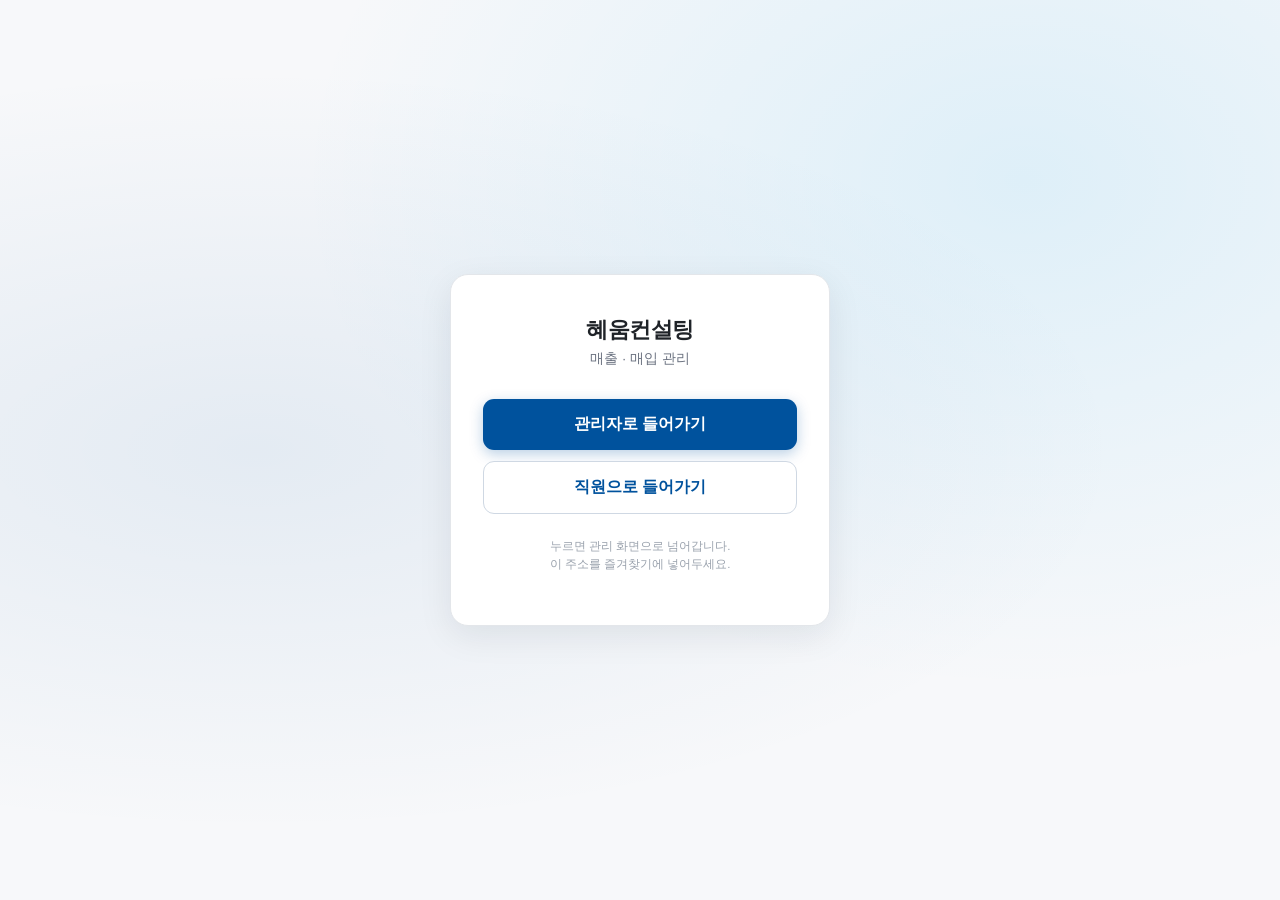
==== index.html @ 62916f65 "Initial commit" ====
<!DOCTYPE html>
<html lang="ko">
<head>
<meta charset="UTF-8">
<meta name="viewport" content="width=device-width, initial-scale=1">
<title>혜움컨설팅 매출매입 관리</title>
<style>
  :root { color-scheme: light; }
  * { box-sizing: border-box; }
  body {
    margin: 0; min-height: 100vh; display: flex; align-items: center; justify-content: center;
    padding: 1.5rem;
    font-family: "Noto Sans KR", -apple-system, BlinkMacSystemFont, "Malgun Gothic", sans-serif;
    background:
      radial-gradient(ellipse at 20% 50%, rgba(0,82,157,.08) 0%, transparent 60%),
      radial-gradient(ellipse at 80% 20%, rgba(0,160,233,.10) 0%, transparent 50%),
      #f7f8fa;
    color: #1f2328;
  }
  .card {
    background: #fff; border: 1px solid #e3e6ea; border-radius: 18px;
    padding: 2.5rem 2rem; width: 100%; max-width: 380px; text-align: center;
    box-shadow: 0 10px 34px rgba(16,24,40,.08);
  }
  h1 { font-size: 1.35rem; margin: 0 0 .4rem; letter-spacing: -.02em; }
  .sub { color: #6b7280; font-size: .85rem; margin: 0 0 1.9rem; }
  a.btn {
    display: block; text-decoration: none; padding: .95rem 1rem; border-radius: 11px;
    font-size: 1rem; font-weight: 700; margin-bottom: .7rem; transition: transform .08s, box-shadow .15s;
  }
  a.btn:active { transform: translateY(1px); }
  .admin { background: #00529d; color: #fff; box-shadow: 0 4px 14px rgba(0,82,157,.28); }
  .admin:hover { background: #00417e; }
  .staff { background: #fff; color: #00529d; border: 1.5px solid #cfd8e3; }
  .staff:hover { border-color: #00529d; background: #f5f9ff; }
  .note { color: #9aa2ad; font-size: .72rem; margin-top: 1.4rem; line-height: 1.6; }
</style>
</head>
<body>
  <div class="card">
    <h1>혜움컨설팅</h1>
    <p class="sub">매출 · 매입 관리</p>

    <a class="btn admin" id="go-admin" href="#">관리자로 들어가기</a>
    <a class="btn staff" id="go-staff" href="#">직원으로 들어가기</a>

    <p class="note">
      누르면 관리 화면으로 넘어갑니다.<br>
      이 주소를 즐겨찾기에 넣어두세요.
    </p>
  </div>

<script src="app-url.js"></script>
<script>
  // 버튼에 실제 주소를 달아준다 (주소는 app-url.js 한 곳에만 적혀 있다)
  document.getElementById('go-admin').href = APP_URL;
  document.getElementById('go-staff').href = APP_URL + '?site=staff';
</script>
</body>
</html>
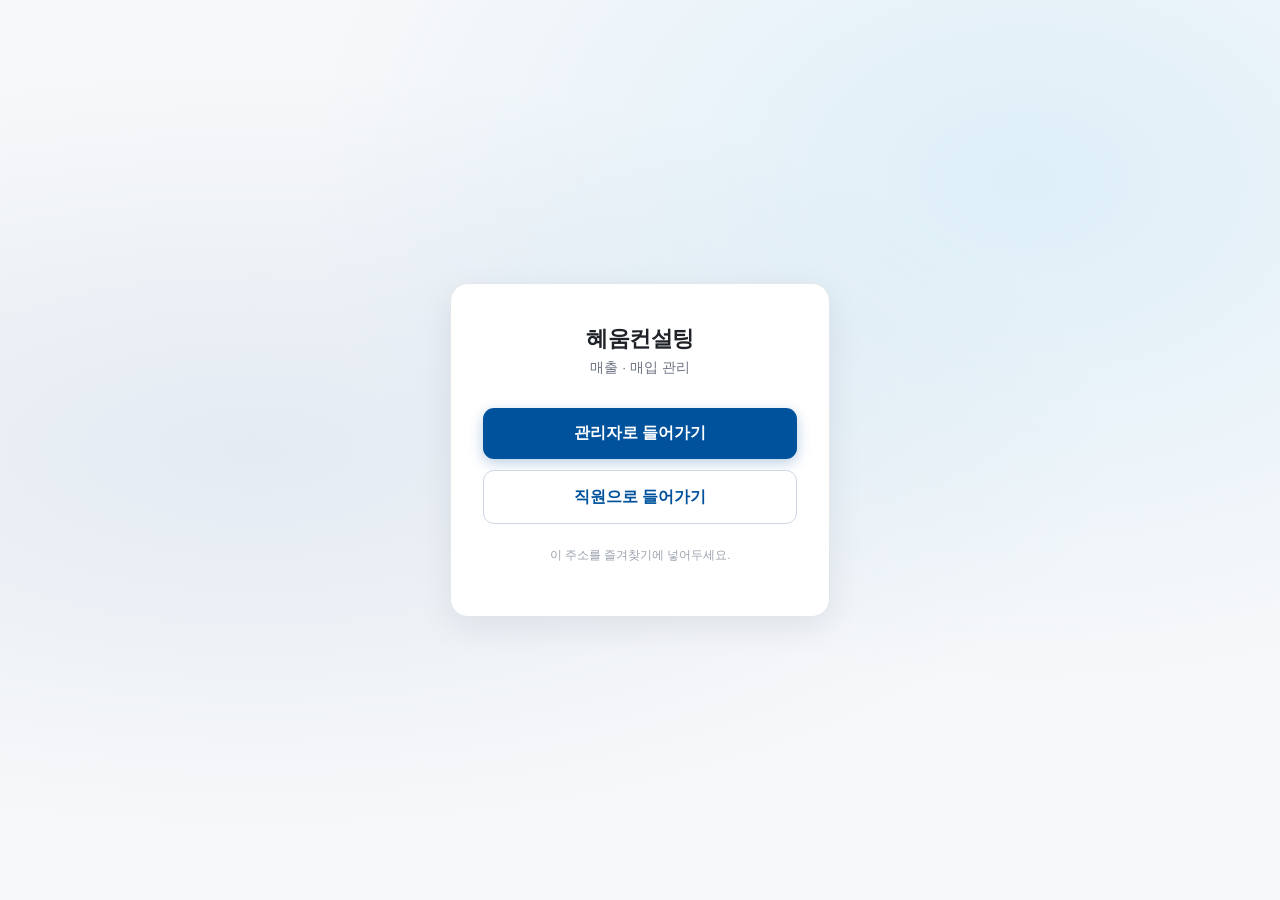
==== commit 240fe356: "화면을 깃허브에서 직접 띄우도록 변경 (주소 고정 · 안내문구 제거 · 속도 개선)" ====
--- a/index.html
+++ b/index.html
@@ -45,7 +45,7 @@
     <a class="btn staff" id="go-staff" href="#">직원으로 들어가기</a>
 
     <p class="note">
-      누르면 관리 화면으로 넘어갑니다.<br>
+      
       이 주소를 즐겨찾기에 넣어두세요.
     </p>
   </div>
@@ -53,8 +53,9 @@
 <script src="app-url.js"></script>
 <script>
   // 버튼에 실제 주소를 달아준다 (주소는 app-url.js 한 곳에만 적혀 있다)
-  document.getElementById('go-admin').href = APP_URL;
-  document.getElementById('go-staff').href = APP_URL + '?site=staff';
+  // 깃허브 안의 화면으로 바로 간다 (구글 주소로 넘어가지 않는다)
+  document.getElementById('go-admin').href = 'admin/';
+  document.getElementById('go-staff').href = 'staff/';
 </script>
 </body>
 </html>
